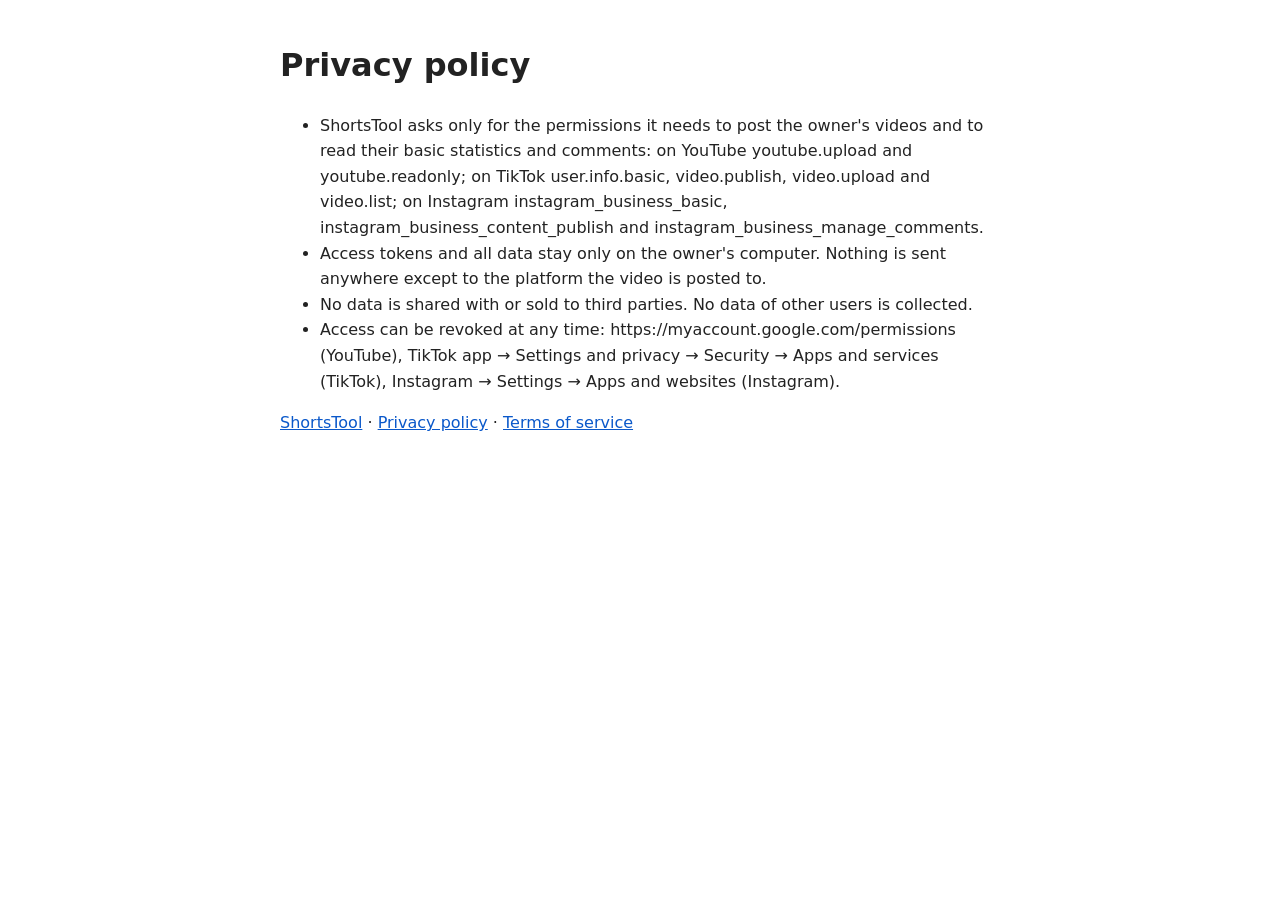
==== privacy.html @ c6b00f3b "ShortsTool site: privacy and terms" ====
<!doctype html><html lang="en"><head><meta charset="utf-8"><meta name="viewport" content="width=device-width,initial-scale=1"><title>ShortsTool — Privacy policy</title><style>body{font:16px/1.6 system-ui,sans-serif;max-width:720px;margin:40px auto;padding:0 16px;color:#222}a{color:#0a58ca}</style></head><body><h1>Privacy policy</h1><ul><li>ShortsTool asks only for the permissions it needs to post the owner&#x27;s videos and to read their basic statistics and comments: on YouTube youtube.upload and youtube.readonly; on TikTok user.info.basic, video.publish, video.upload and video.list; on Instagram instagram_business_basic, instagram_business_content_publish and instagram_business_manage_comments.</li><li>Access tokens and all data stay only on the owner&#x27;s computer. Nothing is sent anywhere except to the platform the video is posted to.</li><li>No data is shared with or sold to third parties. No data of other users is collected.</li><li>Access can be revoked at any time: https://myaccount.google.com/permissions (YouTube), TikTok app → Settings and privacy → Security → Apps and services (TikTok), Instagram → Settings → Apps and websites (Instagram).</li></ul><p><a href="index.html">ShortsTool</a> · <a href="privacy.html">Privacy policy</a> · <a href="terms.html">Terms of service</a></p></body></html>
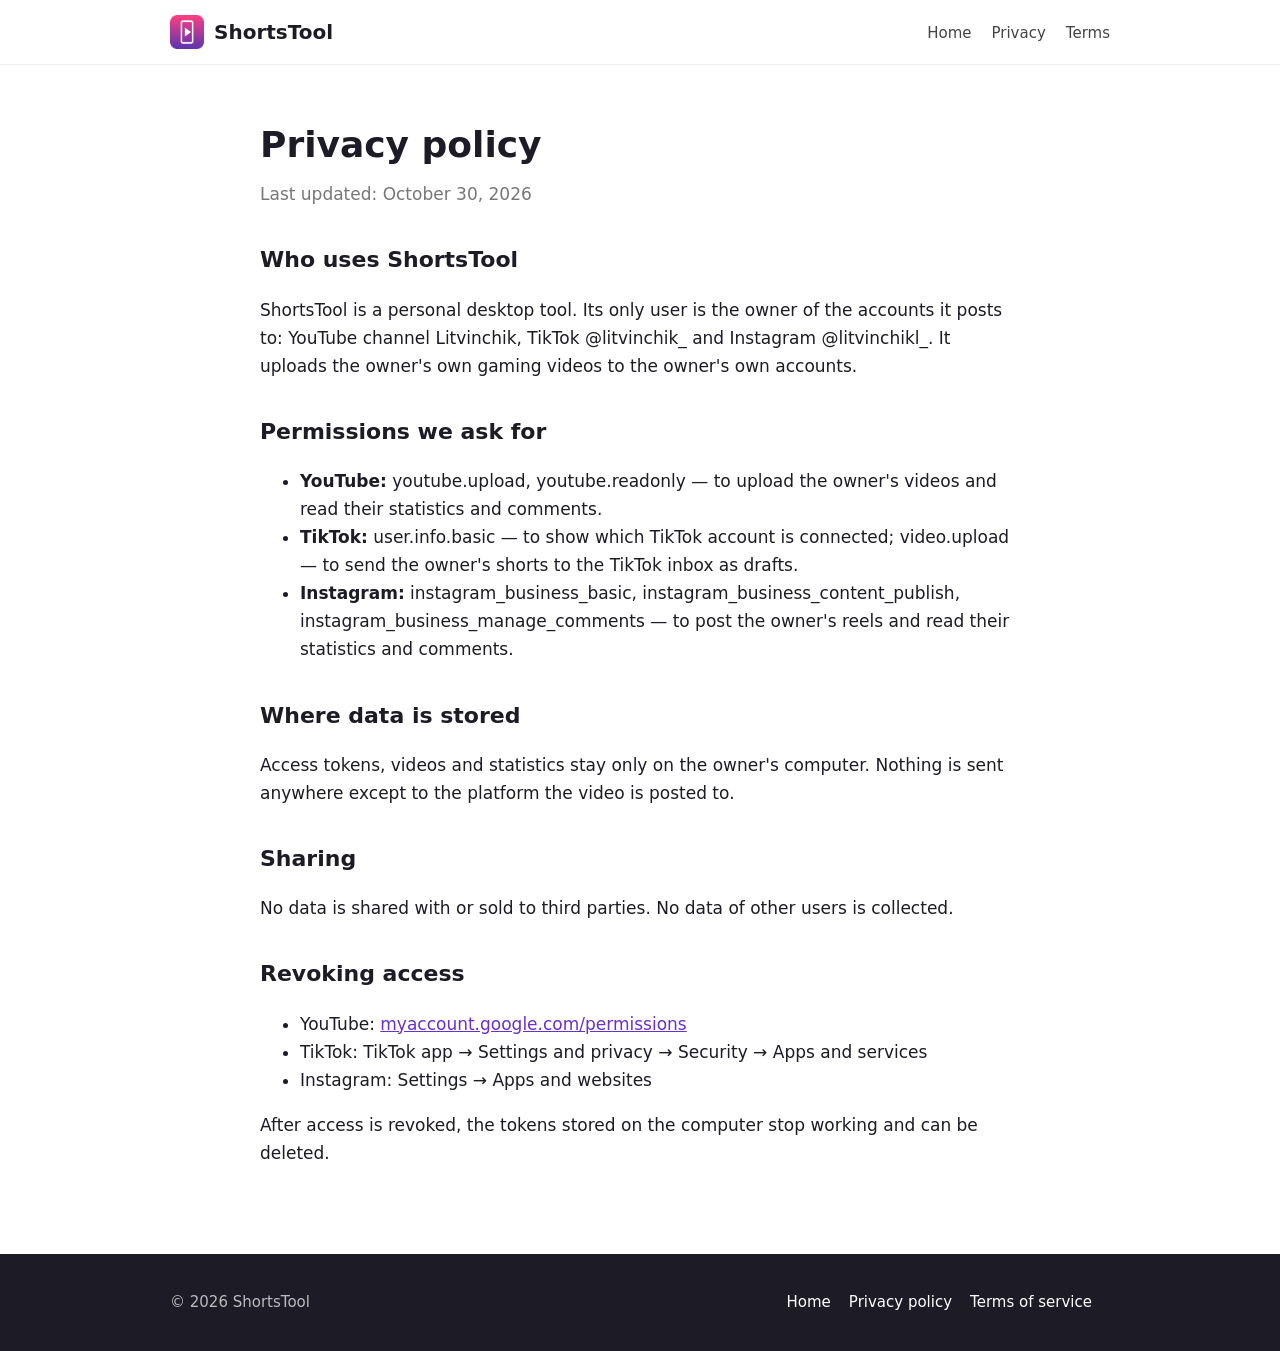
==== commit c15a38e4: "Full site with features, how it works, TikTok flow; app icon as favicon Co-Authored-By: Claude Opus " ====
--- a/privacy.html
+++ b/privacy.html
@@ -1 +1,52 @@
-<!doctype html><html lang="en"><head><meta charset="utf-8"><meta name="viewport" content="width=device-width,initial-scale=1"><title>ShortsTool — Privacy policy</title><style>body{font:16px/1.6 system-ui,sans-serif;max-width:720px;margin:40px auto;padding:0 16px;color:#222}a{color:#0a58ca}</style></head><body><h1>Privacy policy</h1><ul><li>ShortsTool asks only for the permissions it needs to post the owner&#x27;s videos and to read their basic statistics and comments: on YouTube youtube.upload and youtube.readonly; on TikTok user.info.basic, video.publish, video.upload and video.list; on Instagram instagram_business_basic, instagram_business_content_publish and instagram_business_manage_comments.</li><li>Access tokens and all data stay only on the owner&#x27;s computer. Nothing is sent anywhere except to the platform the video is posted to.</li><li>No data is shared with or sold to third parties. No data of other users is collected.</li><li>Access can be revoked at any time: https://myaccount.google.com/permissions (YouTube), TikTok app → Settings and privacy → Security → Apps and services (TikTok), Instagram → Settings → Apps and websites (Instagram).</li></ul><p><a href="index.html">ShortsTool</a> · <a href="privacy.html">Privacy policy</a> · <a href="terms.html">Terms of service</a></p></body></html>
+<!doctype html>
+<html lang="en">
+<head>
+<meta charset="utf-8">
+<meta name="viewport" content="width=device-width,initial-scale=1">
+<title>ShortsTool — Privacy policy</title>
+<link rel="icon" href="favicon.ico" sizes="any">
+<link rel="icon" type="image/png" sizes="32x32" href="assets/icon-32.png">
+<link rel="apple-touch-icon" href="assets/icon-180.png">
+<link rel="stylesheet" href="style.css">
+</head>
+<body>
+<header><div class="wrap">
+  <a class="brand" href="index.html"><img src="assets/icon-180.png" alt="ShortsTool icon">ShortsTool</a>
+  <nav><a href="index.html">Home</a><a href="privacy.html">Privacy</a><a href="terms.html">Terms</a></nav>
+</div></header>
+
+<div class="wrap doc">
+  <h1>Privacy policy</h1>
+  <p class="date">Last updated: October 30, 2026</p>
+
+  <h2>Who uses ShortsTool</h2>
+  <p>ShortsTool is a personal desktop tool. Its only user is the owner of the accounts it posts to: YouTube channel Litvinchik, TikTok @litvinchik_ and Instagram @litvinchikl_. It uploads the owner's own gaming videos to the owner's own accounts.</p>
+
+  <h2>Permissions we ask for</h2>
+  <ul>
+    <li><b>YouTube:</b> youtube.upload, youtube.readonly — to upload the owner's videos and read their statistics and comments.</li>
+    <li><b>TikTok:</b> user.info.basic — to show which TikTok account is connected; video.upload — to send the owner's shorts to the TikTok inbox as drafts.</li>
+    <li><b>Instagram:</b> instagram_business_basic, instagram_business_content_publish, instagram_business_manage_comments — to post the owner's reels and read their statistics and comments.</li>
+  </ul>
+
+  <h2>Where data is stored</h2>
+  <p>Access tokens, videos and statistics stay only on the owner's computer. Nothing is sent anywhere except to the platform the video is posted to.</p>
+
+  <h2>Sharing</h2>
+  <p>No data is shared with or sold to third parties. No data of other users is collected.</p>
+
+  <h2>Revoking access</h2>
+  <ul>
+    <li>YouTube: <a href="https://myaccount.google.com/permissions">myaccount.google.com/permissions</a></li>
+    <li>TikTok: TikTok app → Settings and privacy → Security → Apps and services</li>
+    <li>Instagram: Settings → Apps and websites</li>
+  </ul>
+  <p>After access is revoked, the tokens stored on the computer stop working and can be deleted.</p>
+</div>
+
+<footer><div class="wrap">
+  <div>© 2026 ShortsTool</div>
+  <div><a href="index.html">Home</a><a href="privacy.html">Privacy policy</a><a href="terms.html">Terms of service</a></div>
+</div></footer>
+</body>
+</html>
--- a/style.css
+++ b/style.css
@@ -0,0 +1,41 @@
+*{box-sizing:border-box}
+body{margin:0;font:17px/1.65 system-ui,-apple-system,"Segoe UI",Roboto,sans-serif;color:#1d1b26;background:#fff}
+a{color:#6a2fd0}
+.wrap{max-width:980px;margin:0 auto;padding:0 20px}
+header{border-bottom:1px solid #eee;background:#fff;position:sticky;top:0;z-index:5}
+header .wrap{display:flex;align-items:center;justify-content:space-between;height:64px}
+.brand{display:flex;align-items:center;gap:10px;font-weight:700;font-size:20px;color:#1d1b26;text-decoration:none}
+.brand img{width:34px;height:34px}
+nav a{margin-left:20px;color:#444;text-decoration:none;font-size:15px}
+nav a:hover{color:#6a2fd0}
+.hero{background:linear-gradient(160deg,#ff4081 0%,#5e35b1 100%);color:#fff;padding:80px 0 90px}
+.hero .wrap{display:flex;align-items:center;gap:48px;flex-wrap:wrap}
+.hero img{width:180px;height:180px;border-radius:40px;box-shadow:0 20px 50px rgba(0,0,0,.25)}
+.hero h1{font-size:44px;line-height:1.15;margin:0 0 14px}
+.hero p{font-size:19px;max-width:560px;margin:0 0 26px;opacity:.95}
+.btn{display:inline-block;background:#fff;color:#5e35b1;font-weight:600;padding:12px 24px;border-radius:999px;text-decoration:none;margin-right:10px}
+.btn.ghost{background:transparent;color:#fff;border:2px solid rgba(255,255,255,.7)}
+section{padding:64px 0}
+section.alt{background:#f7f5fc}
+h2{font-size:30px;margin:0 0 10px}
+.lead{color:#555;max-width:680px;margin:0 0 34px}
+.grid{display:grid;grid-template-columns:repeat(auto-fit,minmax(260px,1fr));gap:22px}
+.card{background:#fff;border:1px solid #ece8f6;border-radius:18px;padding:24px}
+.card h3{margin:6px 0 8px;font-size:19px}
+.card p{margin:0;color:#555;font-size:16px}
+.ico{font-size:30px}
+ol.steps{counter-reset:s;list-style:none;padding:0;margin:0;display:grid;gap:16px}
+ol.steps li{counter-increment:s;background:#fff;border:1px solid #ece8f6;border-radius:16px;padding:18px 20px 18px 70px;position:relative}
+ol.steps li:before{content:counter(s);position:absolute;left:20px;top:16px;width:34px;height:34px;border-radius:50%;background:#6a2fd0;color:#fff;font-weight:700;display:flex;align-items:center;justify-content:center}
+ol.steps b{display:block}
+.faq details{border-bottom:1px solid #eee;padding:14px 0}
+.faq summary{cursor:pointer;font-weight:600}
+.faq p{color:#555;margin:10px 0 0}
+.doc{padding:50px 0 70px;max-width:760px}
+.doc h1{font-size:36px;margin:0 0 6px}
+.doc .date{color:#777;margin:0 0 30px}
+.doc h2{font-size:22px;margin:34px 0 8px}
+footer{background:#1d1b26;color:#bbb;padding:36px 0;font-size:15px}
+footer .wrap{display:flex;justify-content:space-between;flex-wrap:wrap;gap:16px}
+footer a{color:#fff;margin-right:18px;text-decoration:none}
+@media(max-width:640px){.hero h1{font-size:32px}nav a{margin-left:12px;font-size:14px}.hero img{width:120px;height:120px;border-radius:28px}}
